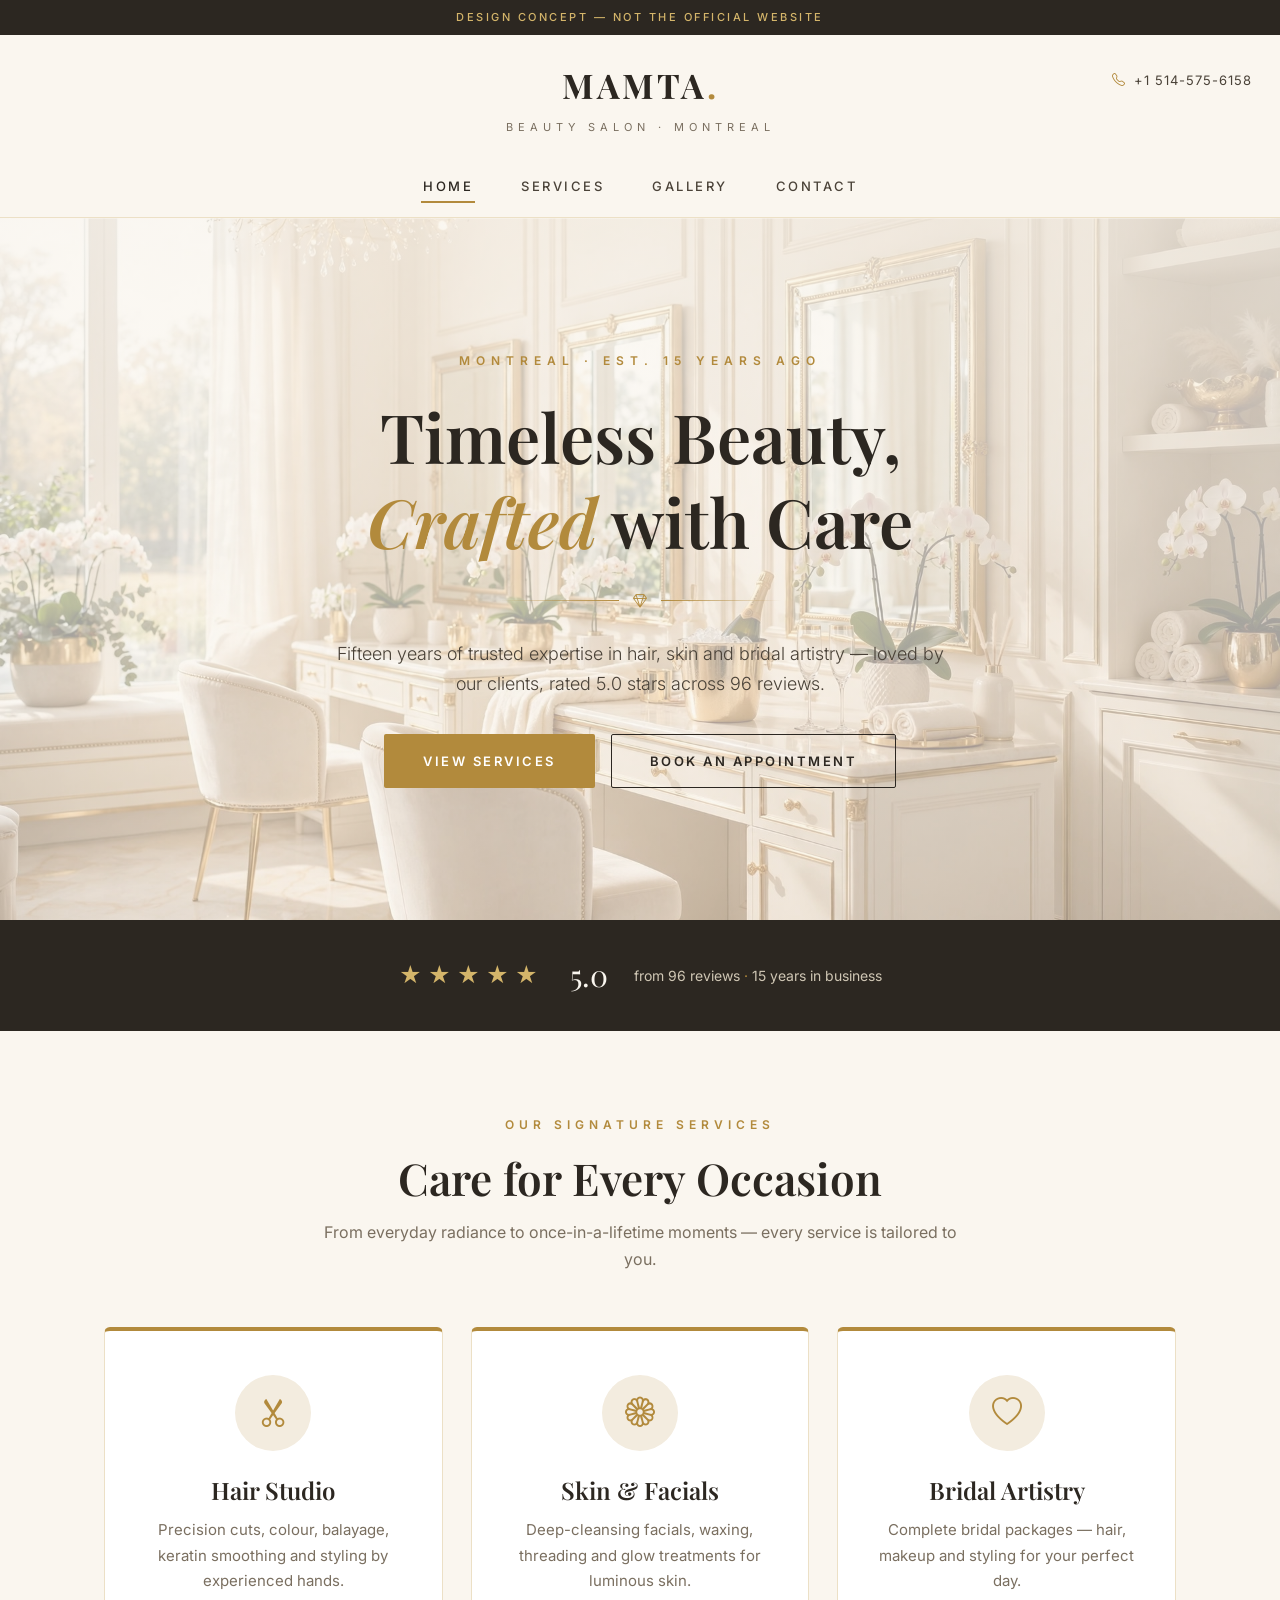
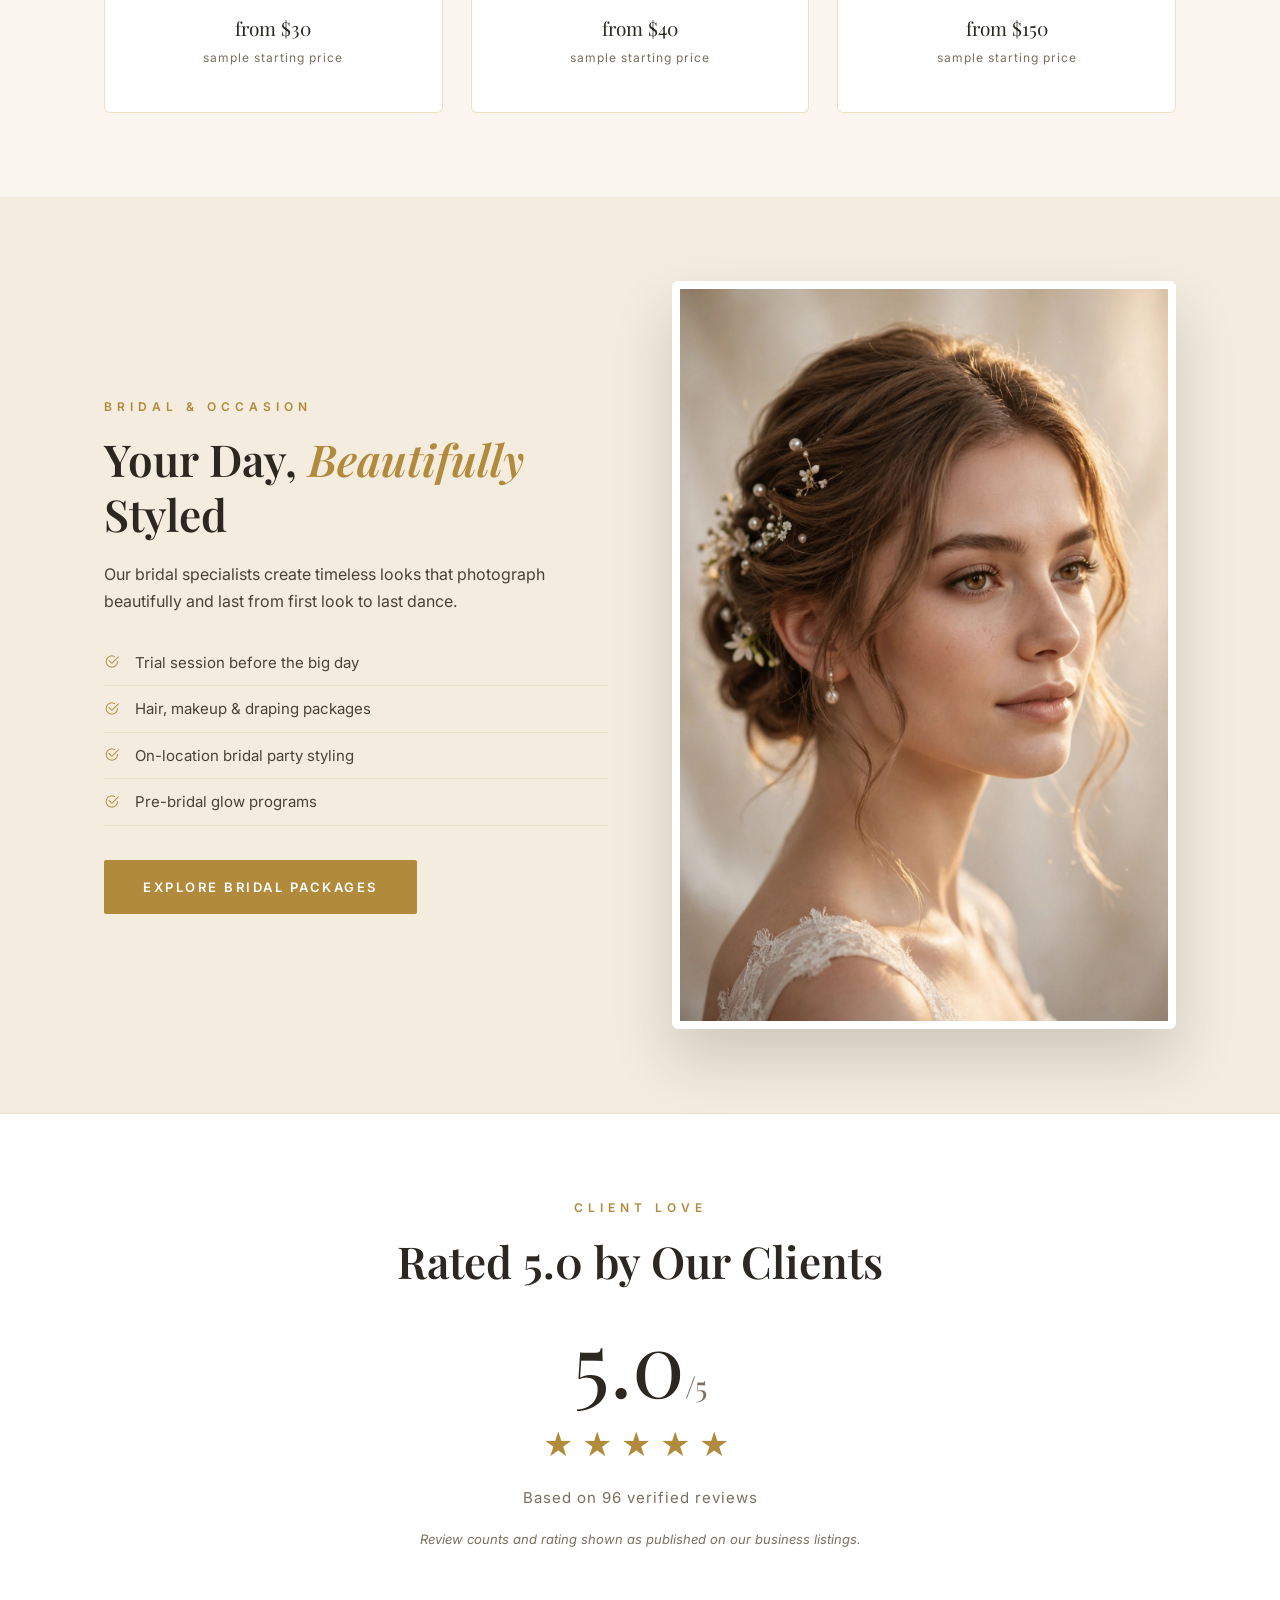
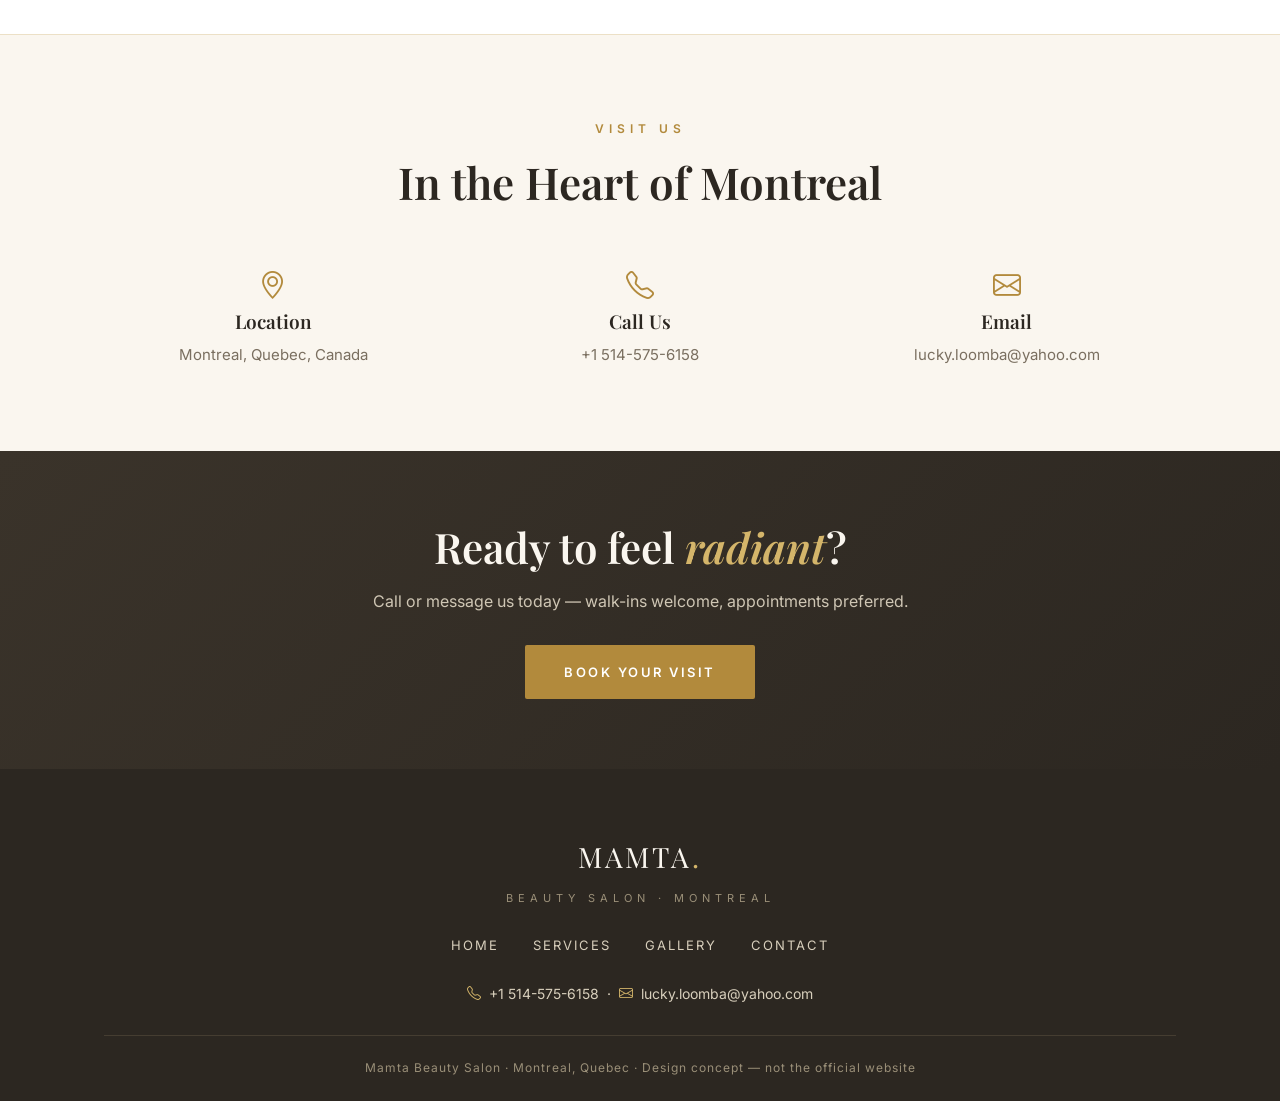
==== index.html @ dfcae89b "Demo website concept for Mamta Beauty Salon (Montreal, Canada)" ====
<!DOCTYPE html>
<html lang="en">
<head>
<meta charset="UTF-8">
<meta name="viewport" content="width=device-width, initial-scale=1.0">
<title>Mamta Beauty Salon — Montreal | Beauty, Hair &amp; Bridal</title>
<meta name="description" content="Mamta Beauty Salon in Montreal — 15 years of beauty expertise. Hair, skin, bridal and makeup services. 5.0 rating from 96 reviews.">
<link rel="stylesheet" href="https://cdn.jsdelivr.net/npm/bootstrap-icons@1.11.3/font/bootstrap-icons.min.css">
<link rel="stylesheet" href="styles.css">
</head>
<body>
<div class="concept-ribbon">Design concept &mdash; not the official website</div>

<header class="site-header">
  <div class="header-inner">
    <a class="header-phone" href="tel:+15145756158"><i class="bi bi-telephone"></i>+1 514-575-6158</a>
    <div class="brand">
      <div class="name">MAMTA<span>.</span></div>
      <div class="tag">Beauty Salon &middot; Montreal</div>
    </div>
    <input type="checkbox" id="nav-toggle" class="nav-toggle">
    <label for="nav-toggle" class="nav-toggle-label"><i class="bi bi-list"></i></label>
    <nav class="main-nav">
      <a href="index.html" class="active">Home</a>
      <a href="services.html">Services</a>
      <a href="gallery.html">Gallery</a>
      <a href="contact.html">Contact</a>
    </nav>
  </div>
</header>

<section class="hero">
  <div class="hero-inner">
    <div class="kicker">Montreal &middot; Est. 15 Years Ago</div>
    <h1>Timeless Beauty, <em>Crafted</em> with Care</h1>
    <div class="gold-divider"><i class="bi bi-gem"></i></div>
    <p class="lead">Fifteen years of trusted expertise in hair, skin and bridal artistry &mdash; loved by our clients, rated 5.0 stars across 96 reviews.</p>
    <a href="services.html" class="btn btn-gold">View Services</a>
    <a href="contact.html" class="btn btn-outline">Book an Appointment</a>
  </div>
</section>

<div class="rating-strip">
  <div class="wrap">
    <span class="stars" aria-hidden="true">&#9733;&#9733;&#9733;&#9733;&#9733;</span>
    <span class="big">5.0</span>
    <span class="meta">from 96 reviews <span class="dot-sep">&middot;</span> 15 years in business</span>
  </div>
</div>

<section>
  <div class="wrap">
    <div class="sec-head">
      <div class="kicker">Our Signature Services</div>
      <h2>Care for Every Occasion</h2>
      <p>From everyday radiance to once-in-a-lifetime moments &mdash; every service is tailored to you.</p>
    </div>
    <div class="cards">
      <div class="card">
        <div class="icon-circle"><i class="bi bi-scissors"></i></div>
        <h3>Hair Studio</h3>
        <p>Precision cuts, colour, balayage, keratin smoothing and styling by experienced hands.</p>
        <div class="price">from $30<small>sample starting price</small></div>
      </div>
      <div class="card">
        <div class="icon-circle"><i class="bi bi-flower1"></i></div>
        <h3>Skin &amp; Facials</h3>
        <p>Deep-cleansing facials, waxing, threading and glow treatments for luminous skin.</p>
        <div class="price">from $40<small>sample starting price</small></div>
      </div>
      <div class="card">
        <div class="icon-circle"><i class="bi bi-heart"></i></div>
        <h3>Bridal Artistry</h3>
        <p>Complete bridal packages &mdash; hair, makeup and styling for your perfect day.</p>
        <div class="price">from $150<small>sample starting price</small></div>
      </div>
    </div>
  </div>
</section>

<section class="bridal">
  <div class="wrap bridal-grid">
    <div class="copy">
      <div class="kicker">Bridal &amp; Occasion</div>
      <h2>Your Day, <span class="serif" style="font-style:italic;color:#b28a3c">Beautifully</span> Styled</h2>
      <p>Our bridal specialists create timeless looks that photograph beautifully and last from first look to last dance.</p>
      <ul>
        <li><i class="bi bi-check2-circle"></i> Trial session before the big day</li>
        <li><i class="bi bi-check2-circle"></i> Hair, makeup &amp; draping packages</li>
        <li><i class="bi bi-check2-circle"></i> On-location bridal party styling</li>
        <li><i class="bi bi-check2-circle"></i> Pre-bridal glow programs</li>
      </ul>
      <a href="services.html" class="btn btn-gold">Explore Bridal Packages</a>
    </div>
    <div class="bridal-img">
      <img src="images/bridal-hair.jpg" alt="Elegant bridal hairstyle" loading="lazy">
    </div>
  </div>
</section>

<section class="reviews-strip">
  <div class="wrap">
    <div class="sec-head" style="margin-bottom:30px">
      <div class="kicker">Client Love</div>
      <h2>Rated 5.0 by Our Clients</h2>
    </div>
    <div class="review-big">5.0<span class="of">/5</span></div>
    <div class="review-stars" aria-hidden="true">&#9733;&#9733;&#9733;&#9733;&#9733;</div>
    <div class="review-count">Based on 96 verified reviews</div>
    <p class="review-note">Review counts and rating shown as published on our business listings.</p>
  </div>
</section>

<section>
  <div class="wrap">
    <div class="sec-head">
      <div class="kicker">Visit Us</div>
      <h2>In the Heart of Montreal</h2>
    </div>
    <div class="visit-grid">
      <div class="visit-item">
        <i class="bi bi-geo-alt"></i>
        <h3>Location</h3>
        <p>Montreal, Quebec, Canada</p>
      </div>
      <div class="visit-item">
        <i class="bi bi-telephone"></i>
        <h3>Call Us</h3>
        <p><a href="tel:+15145756158">+1 514-575-6158</a></p>
      </div>
      <div class="visit-item">
        <i class="bi bi-envelope"></i>
        <h3>Email</h3>
        <p><a href="mailto:lucky.loomba@yahoo.com">lucky.loomba@yahoo.com</a></p>
      </div>
    </div>
  </div>
</section>

<div class="cta-band">
  <div class="wrap">
    <h2>Ready to feel <em>radiant</em>?</h2>
    <p>Call or message us today &mdash; walk-ins welcome, appointments preferred.</p>
    <a href="contact.html" class="btn btn-gold">Book Your Visit</a>
  </div>
</div>

<footer>
  <div class="wrap">
    <div class="fbrand">MAMTA<span>.</span></div>
    <div class="ftag">Beauty Salon &middot; Montreal</div>
    <div class="flinks">
      <a href="index.html">Home</a>
      <a href="services.html">Services</a>
      <a href="gallery.html">Gallery</a>
      <a href="contact.html">Contact</a>
    </div>
    <div class="fcontact">
      <i class="bi bi-telephone"></i>+1 514-575-6158 &nbsp;&middot;&nbsp;
      <i class="bi bi-envelope"></i>lucky.loomba@yahoo.com
    </div>
    <div class="fbottom">Mamta Beauty Salon &middot; Montreal, Quebec &middot; Design concept &mdash; not the official website</div>
  </div>
</footer>
</body>
</html>
---- styles.css ----
/* Mamta Beauty Salon — warm ivory + charcoal + gold, light luxury */
@import url('https://fonts.googleapis.com/css2?family=Playfair+Display:ital,wght@0,400;0,500;0,600;0,700;1,400;1,500&family=Inter:wght@300;400;500;600&display=swap');

:root{
  --ivory:#faf6ef;
  --ivory-deep:#f3ecdf;
  --charcoal:#2c2721;
  --charcoal-soft:#4a4238;
  --gold:#b28a3c;
  --gold-light:#d4b56a;
  --gold-faint:#ece0c6;
  --white:#ffffff;
  --muted:#7a6f60;
}

*{margin:0;padding:0;box-sizing:border-box}
html{scroll-behavior:smooth}
body{
  font-family:'Inter',sans-serif;
  background:var(--ivory);
  color:var(--charcoal);
  line-height:1.7;
  font-size:16px;
}
img{max-width:100%;display:block;height:auto}
a{color:inherit;text-decoration:none}
.wrap{max-width:1120px;margin:0 auto;padding:0 24px}
h1,h2,h3,.serif{font-family:'Playfair Display',serif;font-weight:600;line-height:1.25}
section{padding:84px 0}

/* Design-concept ribbon */
.concept-ribbon{
  background:var(--charcoal);color:var(--gold-light);
  font-size:11px;letter-spacing:2.5px;text-transform:uppercase;
  text-align:center;padding:8px 16px;font-weight:500;
}

/* Header — centred luxury */
.site-header{background:rgba(250,246,239,.97);border-bottom:1px solid var(--gold-faint);position:sticky;top:0;z-index:50;backdrop-filter:blur(6px)}
.header-inner{display:flex;flex-direction:column;align-items:center;padding:22px 24px 0}
.brand{text-align:center}
.brand .name{font-family:'Playfair Display',serif;font-size:34px;font-weight:700;letter-spacing:3px}
.brand .name span{color:var(--gold)}
.brand .tag{font-size:11px;letter-spacing:5px;text-transform:uppercase;color:var(--muted);margin-top:4px}
nav.main-nav{display:flex;gap:44px;margin-top:18px;padding:14px 0}
nav.main-nav a{font-size:13px;letter-spacing:2.5px;text-transform:uppercase;color:var(--charcoal-soft);padding:6px 2px;position:relative;font-weight:500}
nav.main-nav a::after{content:'';position:absolute;left:0;bottom:0;height:2px;width:0;background:var(--gold);transition:width .3s}
nav.main-nav a:hover::after,nav.main-nav a.active::after{width:100%}
nav.main-nav a.active{color:var(--charcoal)}
.header-phone{position:absolute;right:28px;top:34px;font-size:13px;color:var(--charcoal-soft);letter-spacing:1px}
.header-phone i{color:var(--gold);margin-right:8px}
.nav-toggle{display:none}
.nav-toggle-label{display:none;cursor:pointer;font-size:26px;color:var(--charcoal);padding:10px 0}

/* Hero — full-bleed soft, centred */
.hero{
  position:relative;min-height:78vh;display:flex;align-items:center;justify-content:center;text-align:center;
  background:linear-gradient(rgba(250,246,239,.82),rgba(250,246,239,.55)),url('images/hero-salon.jpg') center/cover no-repeat;
  padding:100px 24px;
}
.hero-inner{max-width:760px}
.hero .kicker{font-size:12px;letter-spacing:6px;text-transform:uppercase;color:var(--gold);font-weight:600;margin-bottom:22px}
.hero h1{font-size:clamp(40px,6vw,68px);font-weight:600}
.hero h1 em{font-style:italic;color:var(--gold)}
.gold-divider{display:flex;align-items:center;justify-content:center;gap:14px;margin:26px auto}
.gold-divider::before,.gold-divider::after{content:'';height:1px;width:120px;background:linear-gradient(90deg,transparent,var(--gold));}
.gold-divider::after{background:linear-gradient(90deg,var(--gold),transparent)}
.gold-divider i{color:var(--gold);font-size:14px}
.hero p.lead{font-size:18px;color:var(--charcoal-soft);max-width:620px;margin:0 auto 34px;font-weight:300}
.btn{display:inline-block;padding:15px 38px;font-size:13px;letter-spacing:2.5px;text-transform:uppercase;font-weight:600;border-radius:2px;transition:all .3s;cursor:pointer;border:1px solid transparent}
.btn-gold{background:var(--gold);color:#fff}
.btn-gold:hover{background:#97752f;transform:translateY(-2px)}
.btn-outline{border-color:var(--charcoal);color:var(--charcoal);background:transparent;margin-left:12px}
.btn-outline:hover{background:var(--charcoal);color:var(--ivory)}

/* Rating strip */
.rating-strip{background:var(--charcoal);color:var(--ivory);padding:30px 0}
.rating-strip .wrap{display:flex;align-items:center;justify-content:center;gap:26px;flex-wrap:wrap;text-align:center}
.rating-strip .stars{color:var(--gold-light);font-size:22px;letter-spacing:6px}
.rating-strip .big{font-family:'Playfair Display',serif;font-size:30px}
.rating-strip .meta{font-size:14px;color:#cfc6b4}
.dot-sep{color:var(--gold);}

/* Section headings — centred */
.sec-head{text-align:center;max-width:640px;margin:0 auto 54px}
.sec-head .kicker{font-size:12px;letter-spacing:5px;text-transform:uppercase;color:var(--gold);font-weight:600;margin-bottom:14px}
.sec-head h2{font-size:clamp(30px,4vw,44px);margin-bottom:14px}
.sec-head p{color:var(--muted)}

/* Service cards */
.cards{display:grid;grid-template-columns:repeat(3,1fr);gap:28px}
.card{background:var(--white);border-radius:6px;overflow:hidden;border:1px solid var(--gold-faint);border-top:4px solid var(--gold);padding:44px 34px;text-align:center;transition:transform .3s,box-shadow .3s}
.card:hover{transform:translateY(-8px);box-shadow:0 24px 50px rgba(44,39,33,.12)}
.card .icon-circle{width:76px;height:76px;margin:0 auto 24px;border-radius:50%;background:var(--ivory-deep);display:flex;align-items:center;justify-content:center}
.card .icon-circle i{font-size:30px;color:var(--gold)}
.card h3{font-size:24px;margin-bottom:12px}
.card p{font-size:15px;color:var(--muted);margin-bottom:18px}
.card .price{font-family:'Playfair Display',serif;font-size:19px;color:var(--charcoal)}
.card .price small{display:block;font-family:'Inter',sans-serif;font-size:12px;color:var(--muted);letter-spacing:1px;margin-top:4px}

/* Bridal section — split, image right */
.bridal{background:var(--ivory-deep)}
.bridal-grid{display:grid;grid-template-columns:1fr 1fr;gap:64px;align-items:center}
.bridal-grid .copy .kicker{font-size:12px;letter-spacing:5px;text-transform:uppercase;color:var(--gold);font-weight:600;margin-bottom:14px}
.bridal-grid h2{font-size:clamp(30px,4vw,44px);margin-bottom:20px}
.bridal-grid p{color:var(--charcoal-soft);margin-bottom:18px}
.bridal-grid ul{list-style:none;margin:24px 0 34px}
.bridal-grid ul li{padding:10px 0;border-bottom:1px solid var(--gold-faint);color:var(--charcoal-soft);font-size:15px}
.bridal-grid ul li i{color:var(--gold);margin-right:12px}
.bridal-img{border-radius:6px;overflow:hidden;box-shadow:0 30px 60px rgba(44,39,33,.18);border:8px solid var(--white)}

/* Reviews summary strip (real numbers only) */
.reviews-strip{background:var(--white);border-top:1px solid var(--gold-faint);border-bottom:1px solid var(--gold-faint);text-align:center}
.review-big{font-family:'Playfair Display',serif;font-size:88px;line-height:1;color:var(--charcoal)}
.review-big .of{font-size:30px;color:var(--muted)}
.review-stars{color:var(--gold);font-size:30px;letter-spacing:8px;margin:14px 0}
.review-count{font-size:15px;color:var(--muted);letter-spacing:1px}
.review-note{margin-top:18px;font-size:13px;color:var(--muted);font-style:italic}

/* Visit strip */
.visit-grid{display:grid;grid-template-columns:repeat(3,1fr);gap:28px;text-align:center}
.visit-item i{font-size:28px;color:var(--gold);margin-bottom:14px}
.visit-item h3{font-size:19px;margin-bottom:8px}
.visit-item p,.visit-item a{font-size:15px;color:var(--muted)}
.visit-item a:hover{color:var(--gold)}

/* Page hero (inner pages) */
.page-hero{background:var(--charcoal);color:var(--ivory);text-align:center;padding:80px 24px 70px}
.page-hero .kicker{font-size:12px;letter-spacing:5px;text-transform:uppercase;color:var(--gold-light);font-weight:600;margin-bottom:14px}
.page-hero h1{font-size:clamp(34px,5vw,52px)}

/* Price list */
.price-list{max-width:760px;margin:0 auto;background:var(--white);border:1px solid var(--gold-faint);border-radius:6px;overflow:hidden}
.price-row{display:flex;justify-content:space-between;align-items:baseline;gap:20px;padding:20px 32px;border-bottom:1px solid var(--ivory-deep)}
.price-row:last-child{border-bottom:none}
.price-row .svc{font-family:'Playfair Display',serif;font-size:19px}
.price-row .svc small{display:block;font-family:'Inter',sans-serif;font-size:13px;color:var(--muted);margin-top:4px}
.price-row .amt{font-family:'Playfair Display',serif;font-size:19px;color:var(--gold);white-space:nowrap}
.sample-note{text-align:center;font-size:13px;color:var(--muted);font-style:italic;margin-top:22px}
.price-group{margin-bottom:56px}
.price-group h3{text-align:center;font-size:26px;margin-bottom:26px}

/* Gallery */
.gallery-grid{display:grid;grid-template-columns:repeat(2,1fr);gap:28px}
.gallery-grid figure{border-radius:6px;overflow:hidden;border:1px solid var(--gold-faint);background:var(--white)}
.gallery-grid figcaption{padding:18px 22px;font-family:'Playfair Display',serif;font-size:18px;text-align:center}
.gallery-grid figcaption small{display:block;font-family:'Inter',sans-serif;font-size:13px;color:var(--muted);margin-top:4px}
.gallery-tiles{display:grid;grid-template-columns:repeat(4,1fr);gap:20px;margin-top:28px}
.tile{background:var(--ivory-deep);border:1px solid var(--gold-faint);border-radius:6px;padding:38px 16px;text-align:center}
.tile i{font-size:34px;color:var(--gold)}
.tile p{margin-top:14px;font-family:'Playfair Display',serif;font-size:17px}

/* Contact */
.contact-grid{display:grid;grid-template-columns:1fr 1fr;gap:56px;align-items:start}
.contact-info h2{font-size:32px;margin-bottom:18px}
.contact-line{display:flex;gap:16px;align-items:flex-start;padding:16px 0;border-bottom:1px solid var(--gold-faint)}
.contact-line i{color:var(--gold);font-size:22px;margin-top:3px}
.contact-line .lbl{font-size:12px;letter-spacing:2.5px;text-transform:uppercase;color:var(--muted);margin-bottom:4px}
.contact-line .val{font-size:16px}
.demo-form{background:var(--white);border:1px solid var(--gold-faint);border-radius:6px;padding:44px}
.demo-form h3{font-size:26px;margin-bottom:8px}
.demo-form .form-sub{font-size:14px;color:var(--muted);margin-bottom:28px}
.field{margin-bottom:20px}
.field label{display:block;font-size:12px;letter-spacing:2px;text-transform:uppercase;color:var(--muted);margin-bottom:8px}
.field input,.field textarea,.field select{width:100%;padding:14px 16px;border:1px solid #ddd2bd;border-radius:3px;font-family:'Inter',sans-serif;font-size:15px;background:var(--ivory);color:var(--charcoal)}
.field input:focus,.field textarea:focus,.field select:focus{outline:none;border-color:var(--gold);box-shadow:0 0 0 3px rgba(178,138,60,.15)}
.demo-tag{font-size:12px;color:var(--muted);font-style:italic;margin-top:18px;text-align:center}

/* Footer — refined, centred */
footer{background:var(--charcoal);color:#d8cfbc;padding:64px 0 0;text-align:center}
footer .fbrand{font-family:'Playfair Display',serif;font-size:28px;letter-spacing:3px;color:var(--ivory)}
footer .fbrand span{color:var(--gold-light)}
footer .ftag{font-size:11px;letter-spacing:5px;text-transform:uppercase;color:#9a8f78;margin:8px 0 26px}
footer .flinks{display:flex;justify-content:center;gap:34px;margin-bottom:26px;flex-wrap:wrap}
footer .flinks a{font-size:13px;letter-spacing:2px;text-transform:uppercase;color:#d8cfbc}
footer .flinks a:hover{color:var(--gold-light)}
footer .fcontact{font-size:14px;margin-bottom:30px}
footer .fcontact i{color:var(--gold-light);margin-right:8px}
footer .fbottom{border-top:1px solid #453d31;padding:22px;font-size:12px;color:#9a8f78;letter-spacing:1px}

/* CTA band */
.cta-band{background:linear-gradient(135deg,#3a332a,#2c2721);color:var(--ivory);text-align:center;padding:70px 24px}
.cta-band h2{font-size:clamp(28px,4vw,42px);margin-bottom:14px}
.cta-band h2 em{color:var(--gold-light);font-style:italic}
.cta-band p{color:#cfc6b4;margin-bottom:30px;max-width:560px;margin-left:auto;margin-right:auto}

/* Responsive */
@media(max-width:900px){
  .cards,.visit-grid{grid-template-columns:1fr 1fr}
  .bridal-grid,.contact-grid{grid-template-columns:1fr;gap:40px}
  .gallery-tiles{grid-template-columns:1fr 1fr}
}
@media(max-width:640px){
  section{padding:60px 0}
  .cards,.visit-grid,.gallery-grid{grid-template-columns:1fr}
  .header-phone{display:none}
  .nav-toggle-label{display:block;text-align:center}
  nav.main-nav{display:none;flex-direction:column;gap:0;width:100%;margin-top:0;padding:0}
  nav.main-nav a{padding:14px 0;border-top:1px solid var(--gold-faint);text-align:center}
  #nav-toggle:checked + .nav-toggle-label + nav.main-nav{display:flex}
  .btn-outline{margin-left:0;margin-top:12px}
}
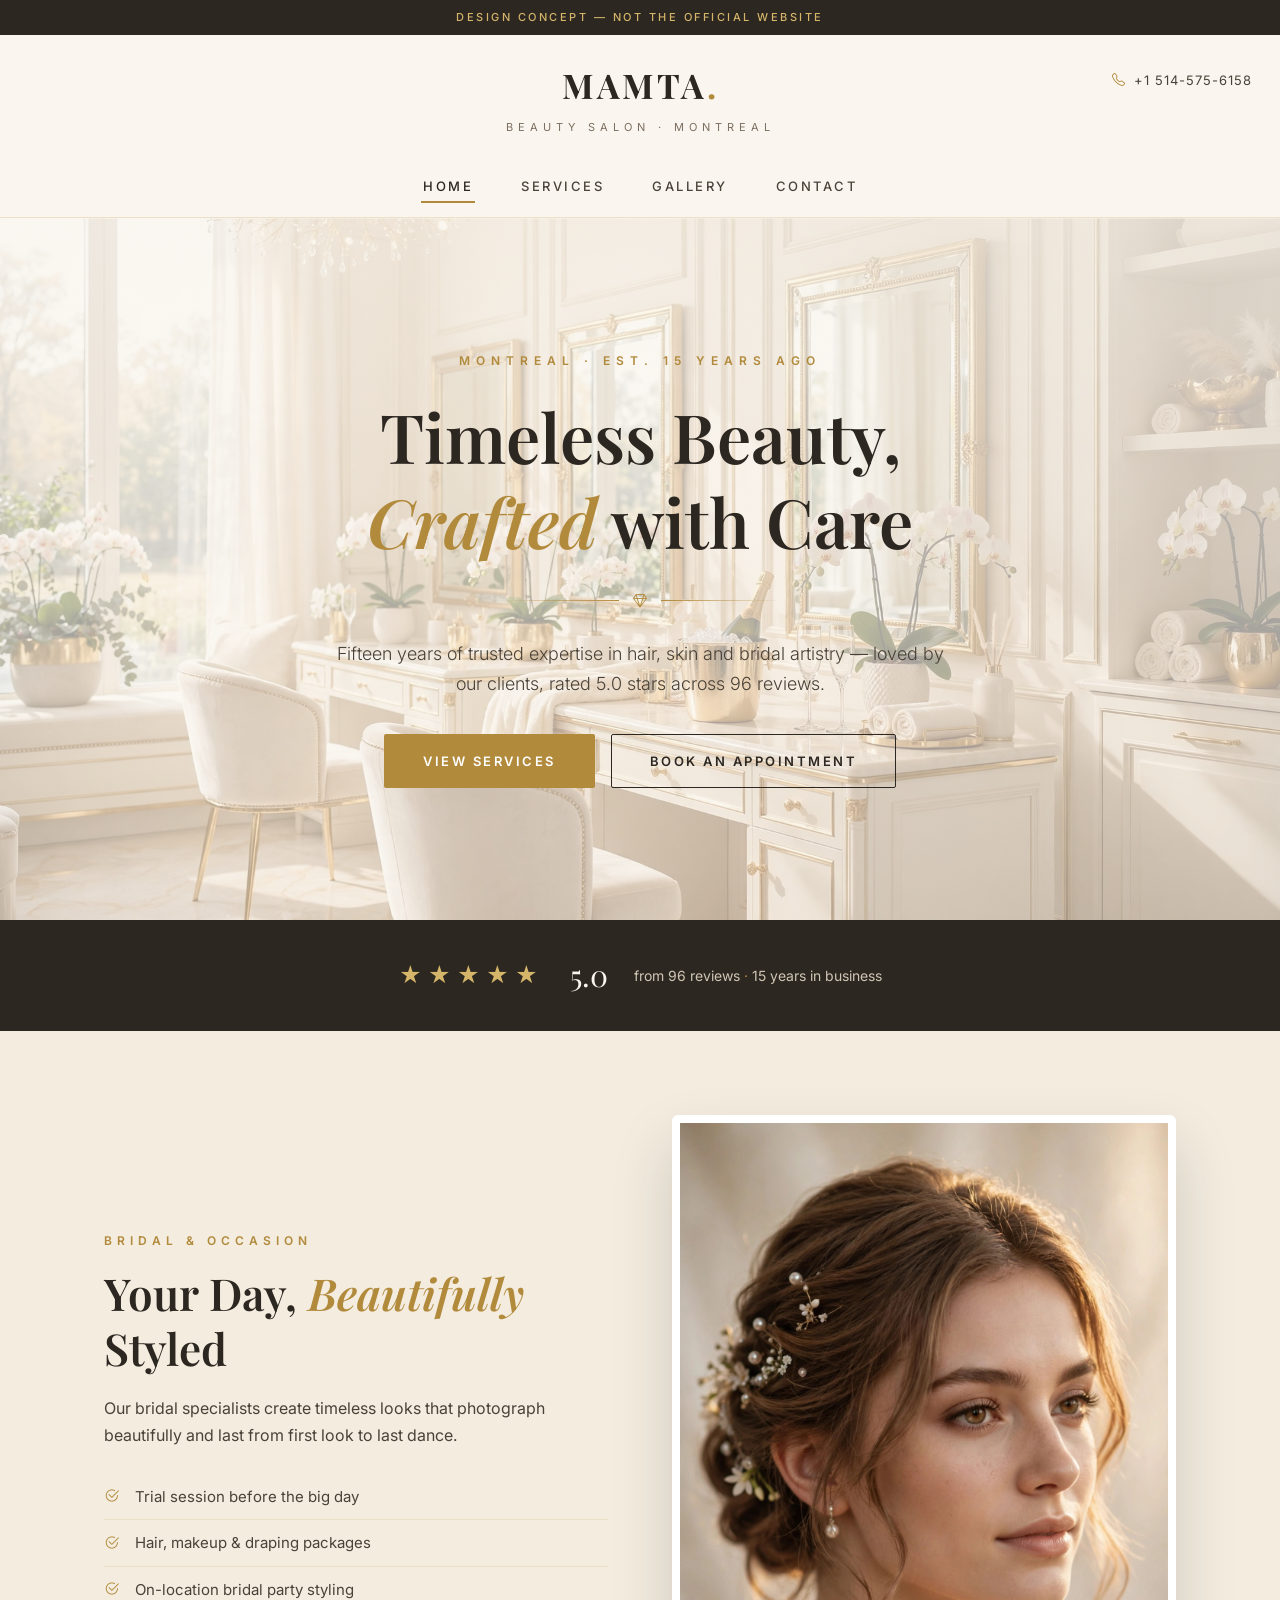
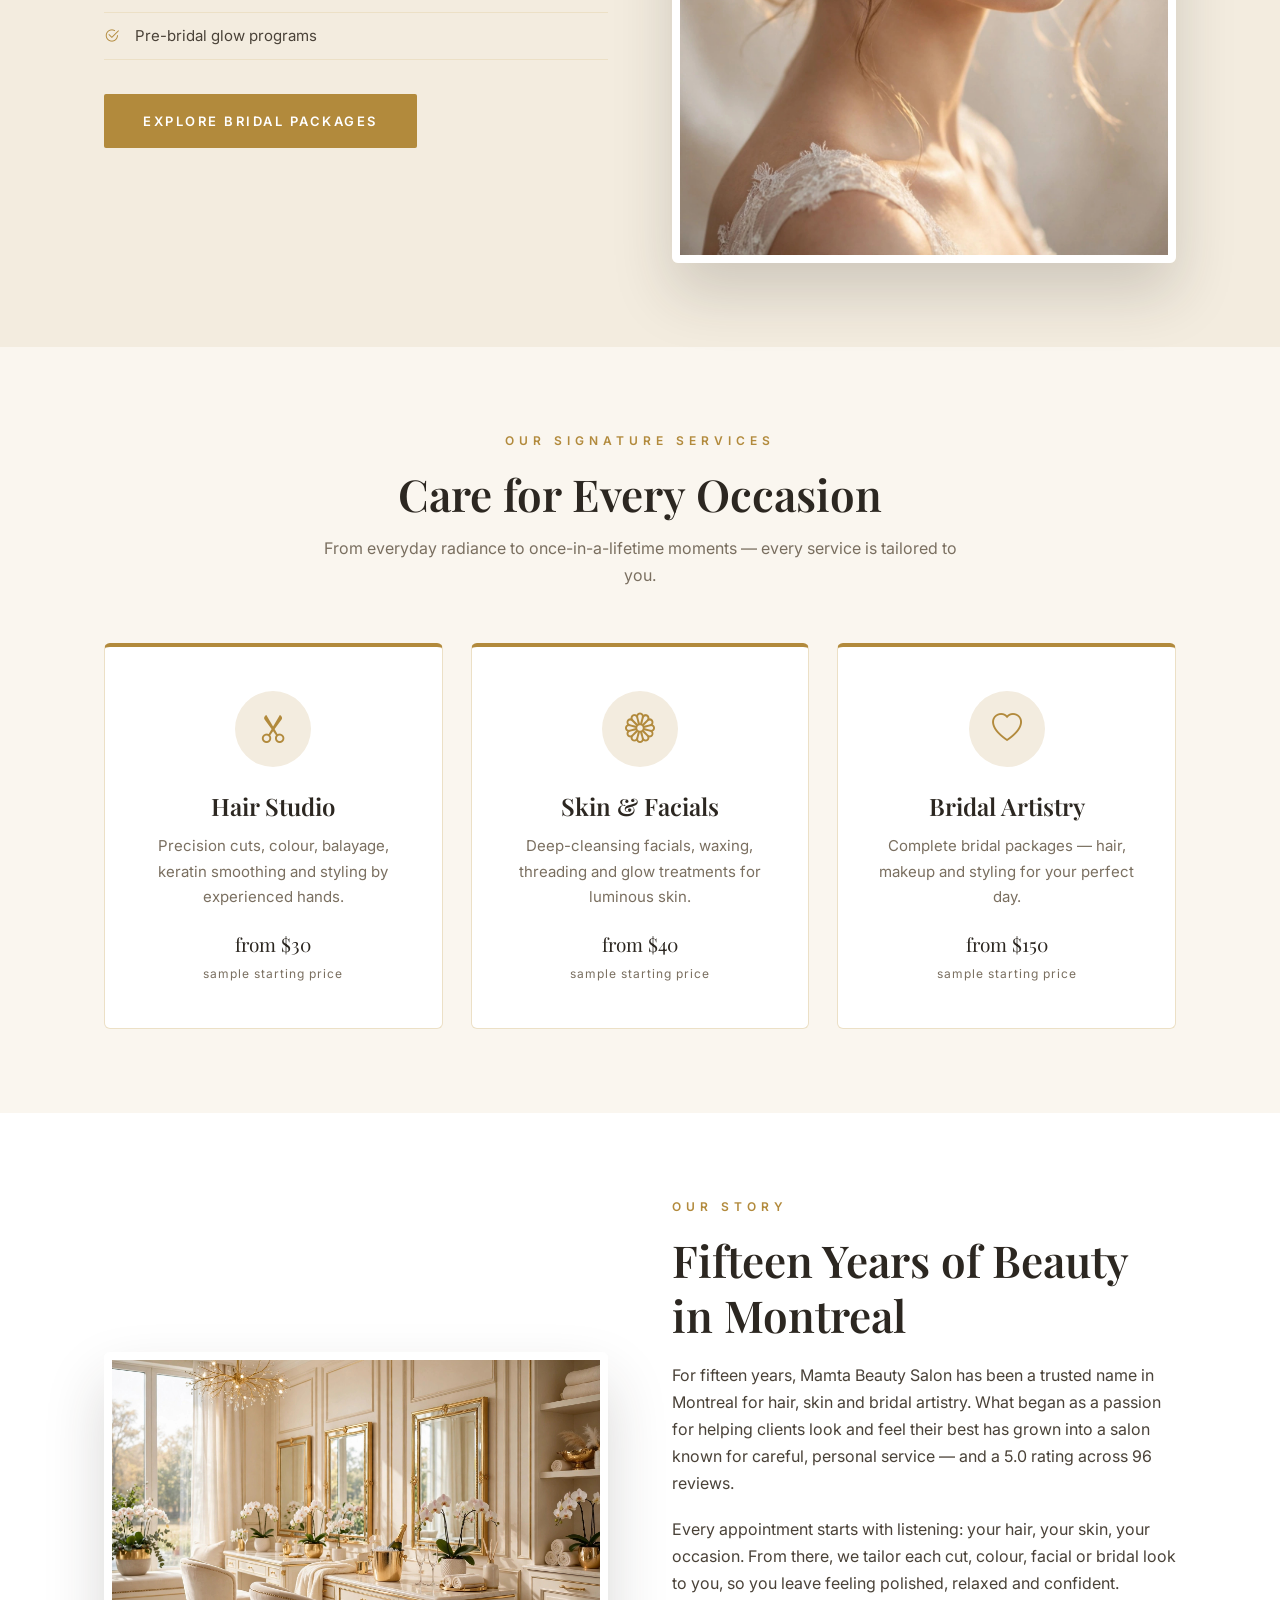
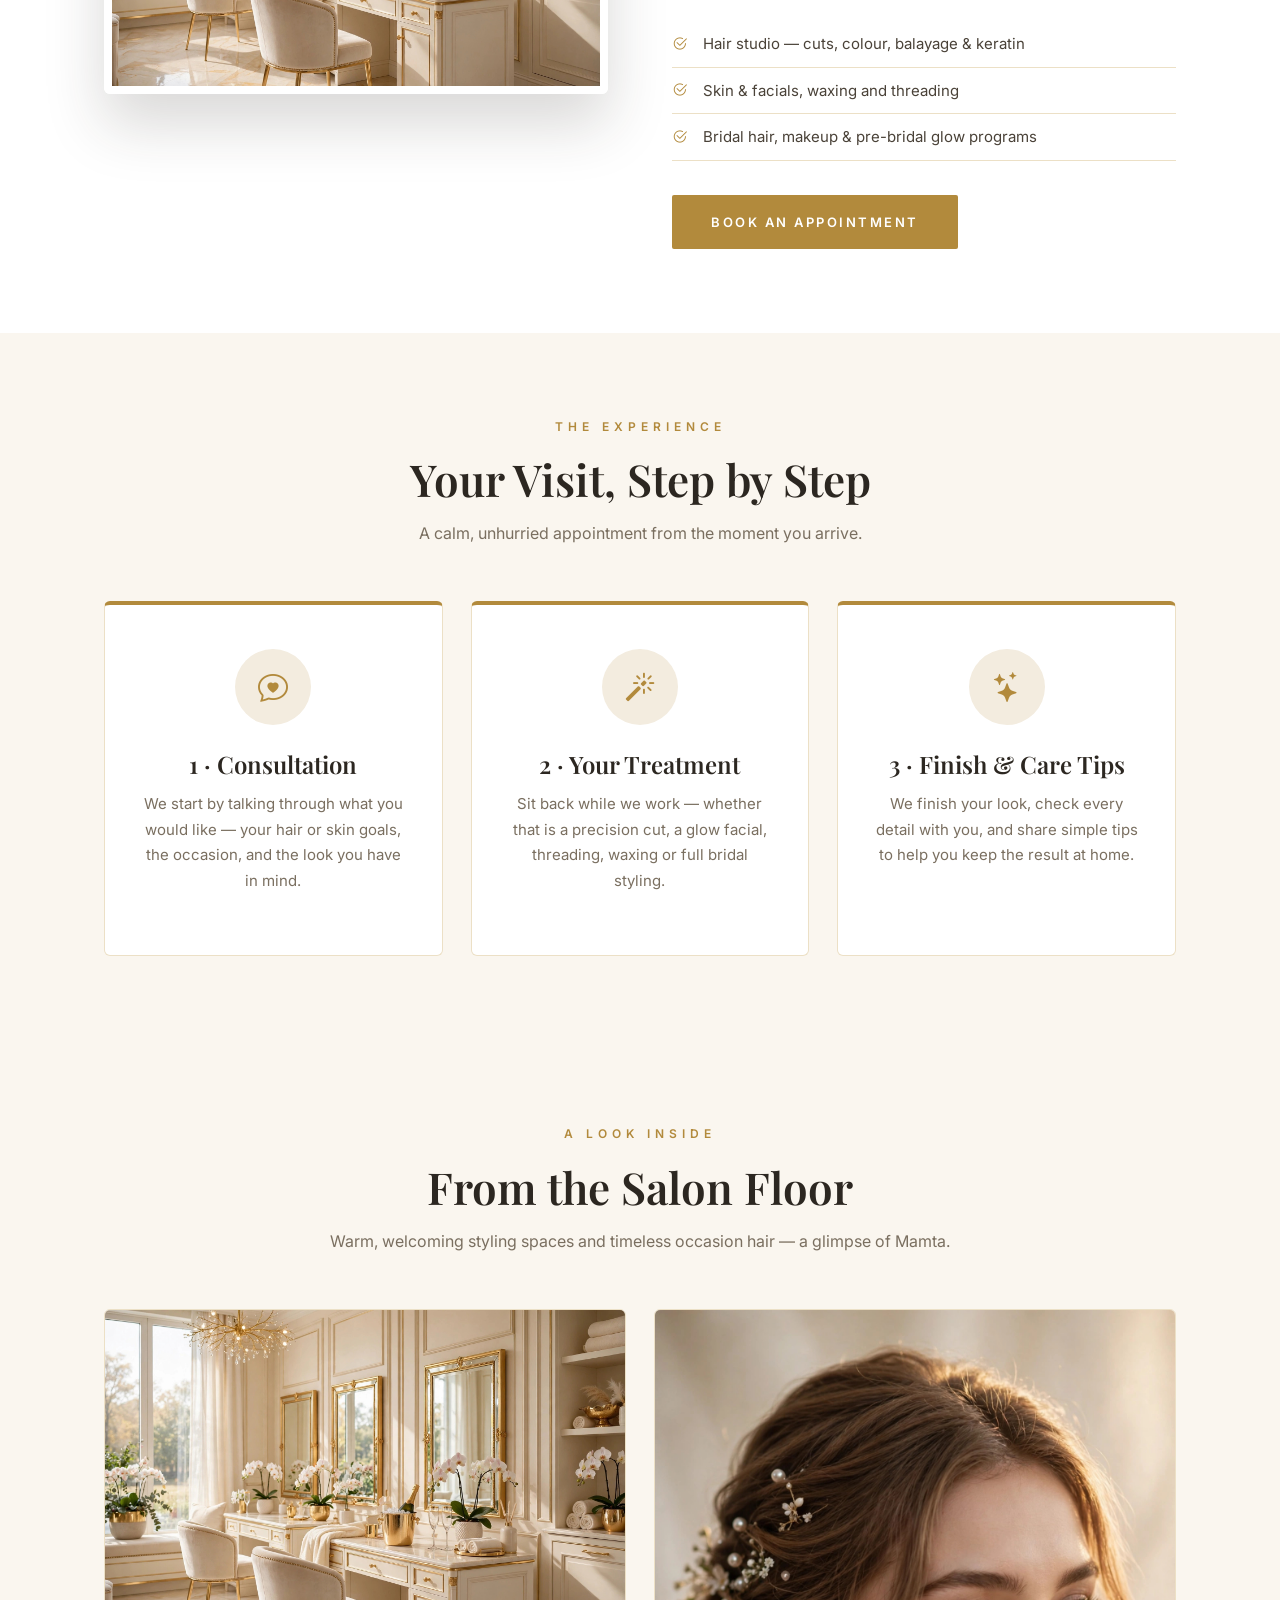
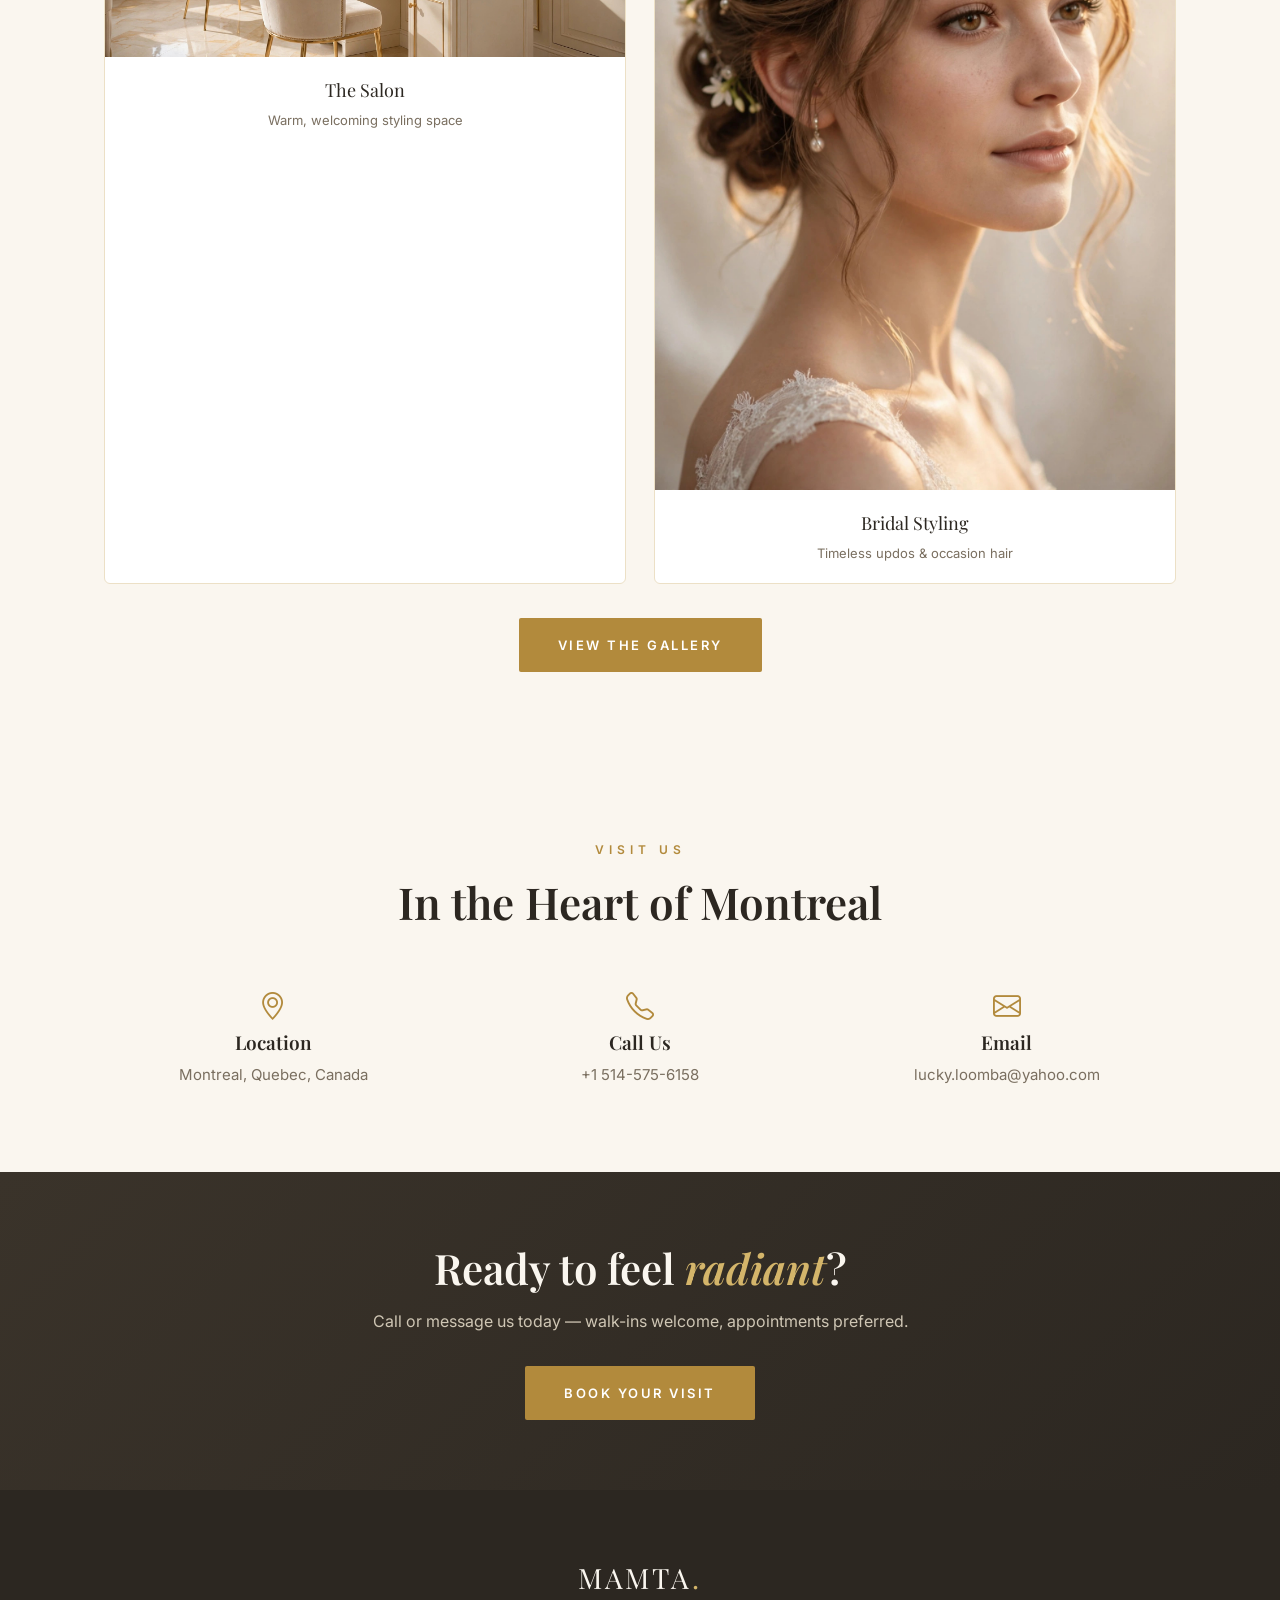
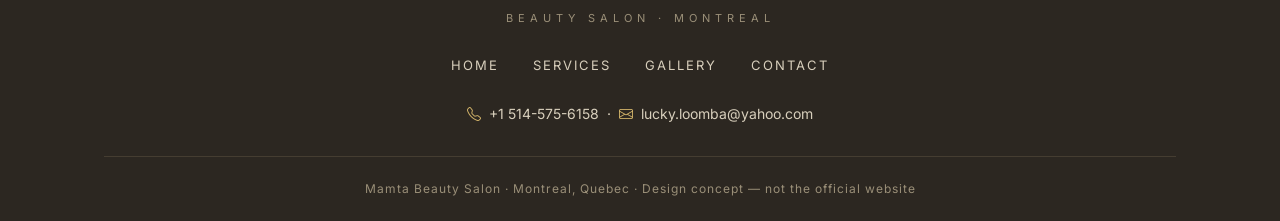
==== commit 253c6531: "Demo website concept for Mamta Beauty Salon (Montreal, QC)" ====
--- a/index.html
+++ b/index.html
@@ -47,36 +47,6 @@
     <span class="meta">from 96 reviews <span class="dot-sep">&middot;</span> 15 years in business</span>
   </div>
 </div>
-
-<section>
-  <div class="wrap">
-    <div class="sec-head">
-      <div class="kicker">Our Signature Services</div>
-      <h2>Care for Every Occasion</h2>
-      <p>From everyday radiance to once-in-a-lifetime moments &mdash; every service is tailored to you.</p>
-    </div>
-    <div class="cards">
-      <div class="card">
-        <div class="icon-circle"><i class="bi bi-scissors"></i></div>
-        <h3>Hair Studio</h3>
-        <p>Precision cuts, colour, balayage, keratin smoothing and styling by experienced hands.</p>
-        <div class="price">from $30<small>sample starting price</small></div>
-      </div>
-      <div class="card">
-        <div class="icon-circle"><i class="bi bi-flower1"></i></div>
-        <h3>Skin &amp; Facials</h3>
-        <p>Deep-cleansing facials, waxing, threading and glow treatments for luminous skin.</p>
-        <div class="price">from $40<small>sample starting price</small></div>
-      </div>
-      <div class="card">
-        <div class="icon-circle"><i class="bi bi-heart"></i></div>
-        <h3>Bridal Artistry</h3>
-        <p>Complete bridal packages &mdash; hair, makeup and styling for your perfect day.</p>
-        <div class="price">from $150<small>sample starting price</small></div>
-      </div>
-    </div>
-  </div>
-</section>
 
 <section class="bridal">
   <div class="wrap bridal-grid">
@@ -98,16 +68,82 @@
   </div>
 </section>
 
-<section class="reviews-strip">
-  <div class="wrap">
-    <div class="sec-head" style="margin-bottom:30px">
-      <div class="kicker">Client Love</div>
-      <h2>Rated 5.0 by Our Clients</h2>
-    </div>
-    <div class="review-big">5.0<span class="of">/5</span></div>
-    <div class="review-stars" aria-hidden="true">&#9733;&#9733;&#9733;&#9733;&#9733;</div>
-    <div class="review-count">Based on 96 verified reviews</div>
-    <p class="review-note">Review counts and rating shown as published on our business listings.</p>
+<section>
+  <div class="wrap">
+    <div class="sec-head">
+      <div class="kicker">Our Signature Services</div>
+      <h2>Care for Every Occasion</h2>
+      <p>From everyday radiance to once-in-a-lifetime moments &mdash; every service is tailored to you.</p>
+    </div>
+    <div class="cards">
+      <div class="card">
+        <div class="icon-circle"><i class="bi bi-scissors"></i></div>
+        <h3>Hair Studio</h3>
+        <p>Precision cuts, colour, balayage, keratin smoothing and styling by experienced hands.</p>
+        <div class="price">from $30<small>sample starting price</small></div>
+      </div>
+      <div class="card">
+        <div class="icon-circle"><i class="bi bi-flower1"></i></div>
+        <h3>Skin &amp; Facials</h3>
+        <p>Deep-cleansing facials, waxing, threading and glow treatments for luminous skin.</p>
+        <div class="price">from $40<small>sample starting price</small></div>
+      </div>
+      <div class="card">
+        <div class="icon-circle"><i class="bi bi-heart"></i></div>
+        <h3>Bridal Artistry</h3>
+        <p>Complete bridal packages &mdash; hair, makeup and styling for your perfect day.</p>
+        <div class="price">from $150<small>sample starting price</small></div>
+      </div>
+    </div>
+  </div>
+</section>
+
+
+<section class="enrich-about">
+  <div class="wrap bridal-grid">
+    <div class="bridal-img"><img src="images/hero-salon.jpg" alt="Inside Mamta Beauty Salon, Montreal" loading="lazy"></div>
+    <div class="copy">
+      <div class="kicker">Our Story</div>
+      <h2>Fifteen Years of Beauty in Montreal</h2>
+      <p>For fifteen years, Mamta Beauty Salon has been a trusted name in Montreal for hair, skin and bridal artistry. What began as a passion for helping clients look and feel their best has grown into a salon known for careful, personal service &mdash; and a 5.0 rating across 96 reviews.</p>
+      <p>Every appointment starts with listening: your hair, your skin, your occasion. From there, we tailor each cut, colour, facial or bridal look to you, so you leave feeling polished, relaxed and confident.</p>
+      <ul>
+        <li><i class="bi bi-check2-circle"></i> Hair studio &mdash; cuts, colour, balayage &amp; keratin</li>
+        <li><i class="bi bi-check2-circle"></i> Skin &amp; facials, waxing and threading</li>
+        <li><i class="bi bi-check2-circle"></i> Bridal hair, makeup &amp; pre-bridal glow programs</li>
+      </ul>
+      <a href="contact.html" class="btn btn-gold">Book an Appointment</a>
+    </div>
+  </div>
+</section>
+
+<section class="enrich-experience">
+  <div class="wrap">
+    <div class="sec-head">
+      <div class="kicker">The Experience</div>
+      <h2>Your Visit, Step by Step</h2>
+      <p>A calm, unhurried appointment from the moment you arrive.</p>
+    </div>
+    <div class="cards enrich-steps-cards">
+      <div class="card"><div class="icon-circle"><i class="bi bi-chat-heart"></i></div><h3>1 &middot; Consultation</h3><p>We start by talking through what you would like &mdash; your hair or skin goals, the occasion, and the look you have in mind.</p></div>
+      <div class="card"><div class="icon-circle"><i class="bi bi-magic"></i></div><h3>2 &middot; Your Treatment</h3><p>Sit back while we work &mdash; whether that is a precision cut, a glow facial, threading, waxing or full bridal styling.</p></div>
+      <div class="card"><div class="icon-circle"><i class="bi bi-stars"></i></div><h3>3 &middot; Finish &amp; Care Tips</h3><p>We finish your look, check every detail with you, and share simple tips to help you keep the result at home.</p></div>
+    </div>
+  </div>
+</section>
+
+<section class="enrich-gallery">
+  <div class="wrap">
+    <div class="sec-head">
+      <div class="kicker">A Look Inside</div>
+      <h2>From the Salon Floor</h2>
+      <p>Warm, welcoming styling spaces and timeless occasion hair &mdash; a glimpse of Mamta.</p>
+    </div>
+    <div class="gallery-grid">
+      <figure><img src="images/hero-salon.jpg" alt="Salon interior at Mamta Beauty Salon" loading="lazy"><figcaption>The Salon<small>Warm, welcoming styling space</small></figcaption></figure>
+      <figure><img src="images/bridal-hair.jpg" alt="Elegant bridal hairstyle" loading="lazy"><figcaption>Bridal Styling<small>Timeless updos &amp; occasion hair</small></figcaption></figure>
+    </div>
+    <div style="text-align:center;margin-top:34px"><a href="gallery.html" class="btn btn-gold">View the Gallery</a></div>
   </div>
 </section>
 
--- a/styles.css
+++ b/styles.css
@@ -200,3 +200,18 @@
   #nav-toggle:checked + .nav-toggle-label + nav.main-nav{display:flex}
   .btn-outline{margin-left:0;margin-top:12px}
 }
+
+/* --- Homepage enrichment (added sections) --- */
+
+.enrich-about{background:var(--white)}
+.enrich-about img{height:auto}
+.enrich-experience{background:var(--ivory)}
+.enrich-faq{background:var(--white);border-top:1px solid var(--gold-faint)}
+.enrich-faq-wrap{max-width:820px}
+.enrich-faq-list{display:grid;gap:14px;text-align:left}
+.enrich-faq-list details{background:var(--ivory);border:1px solid var(--gold-faint);border-radius:6px;padding:20px 26px}
+.enrich-faq-list summary{font-family:'Playfair Display',serif;font-weight:600;font-size:18px;cursor:pointer;color:var(--charcoal)}
+.enrich-faq-list details p{color:var(--muted);margin-top:10px;font-size:15px}
+.enrich-gallery img{height:auto;width:100%}
+@media(max-width:640px){.enrich-faq-list details{padding:18px 20px}}
+
